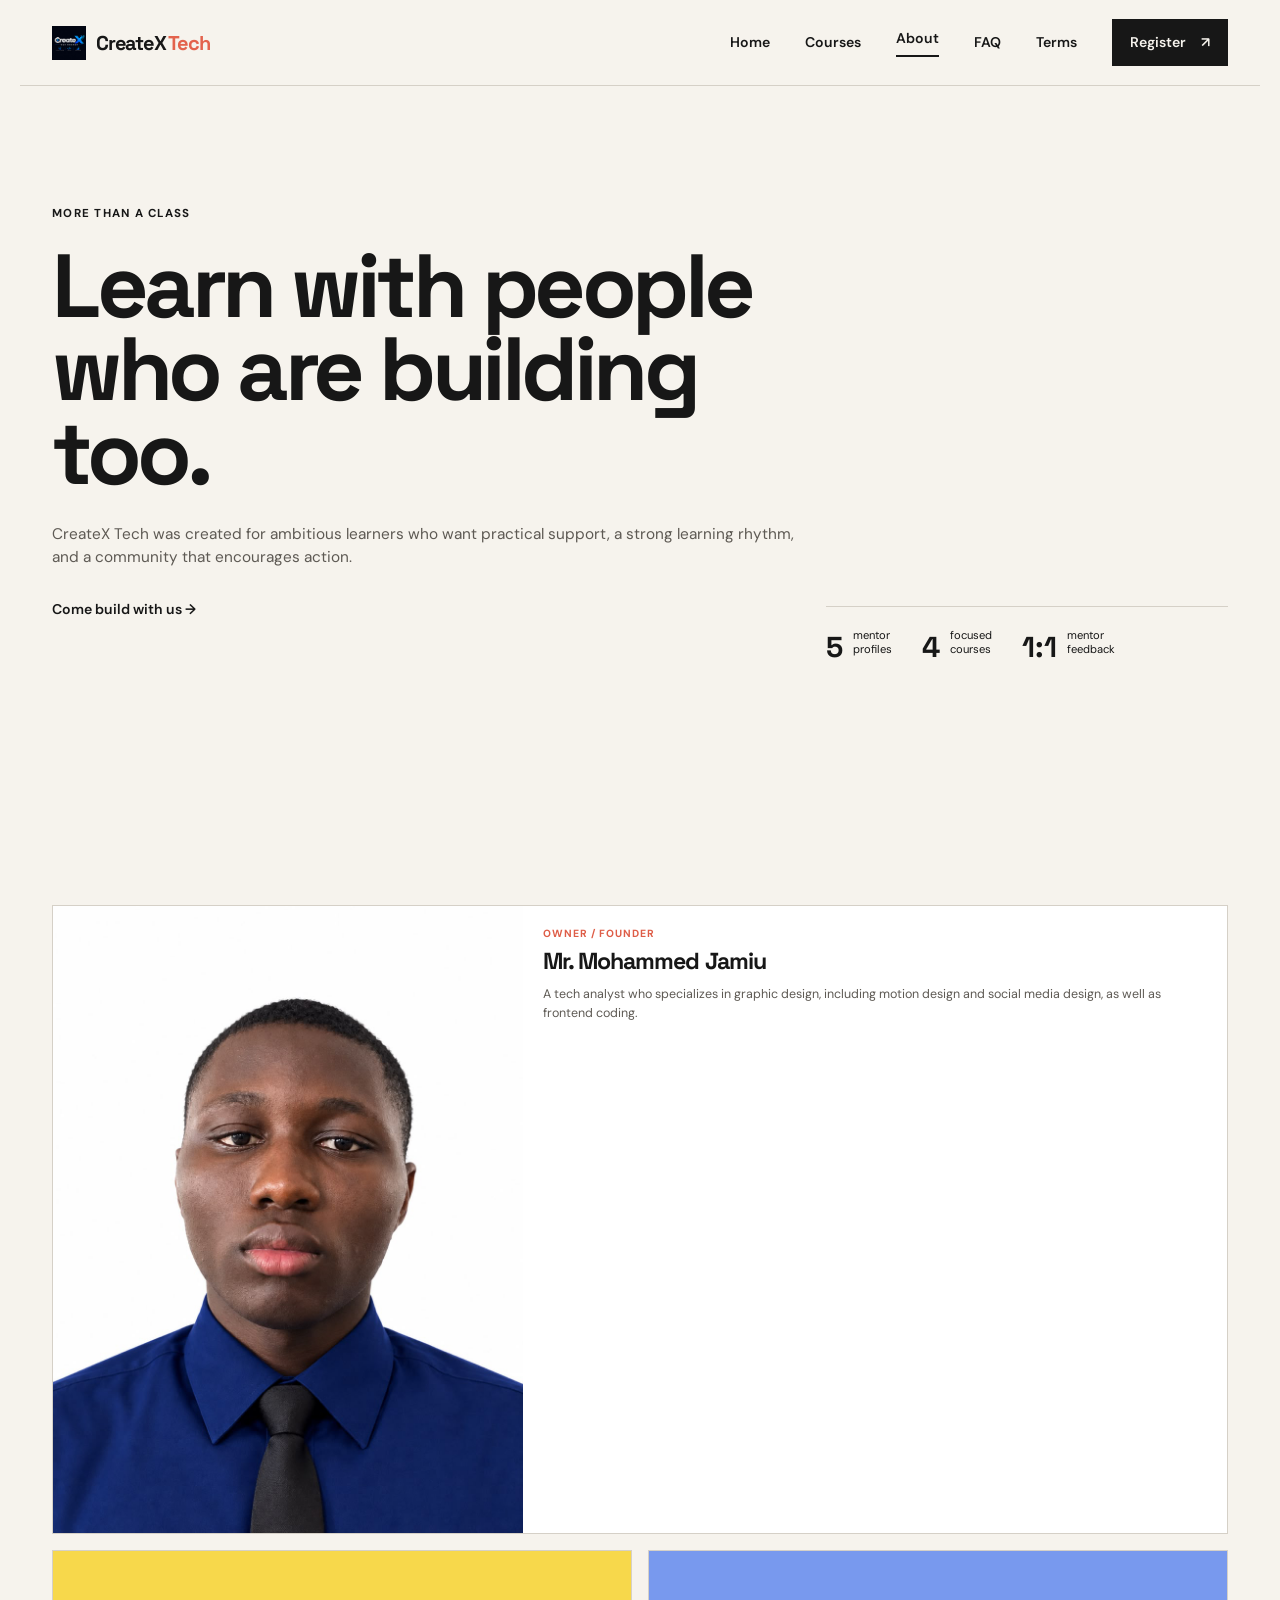
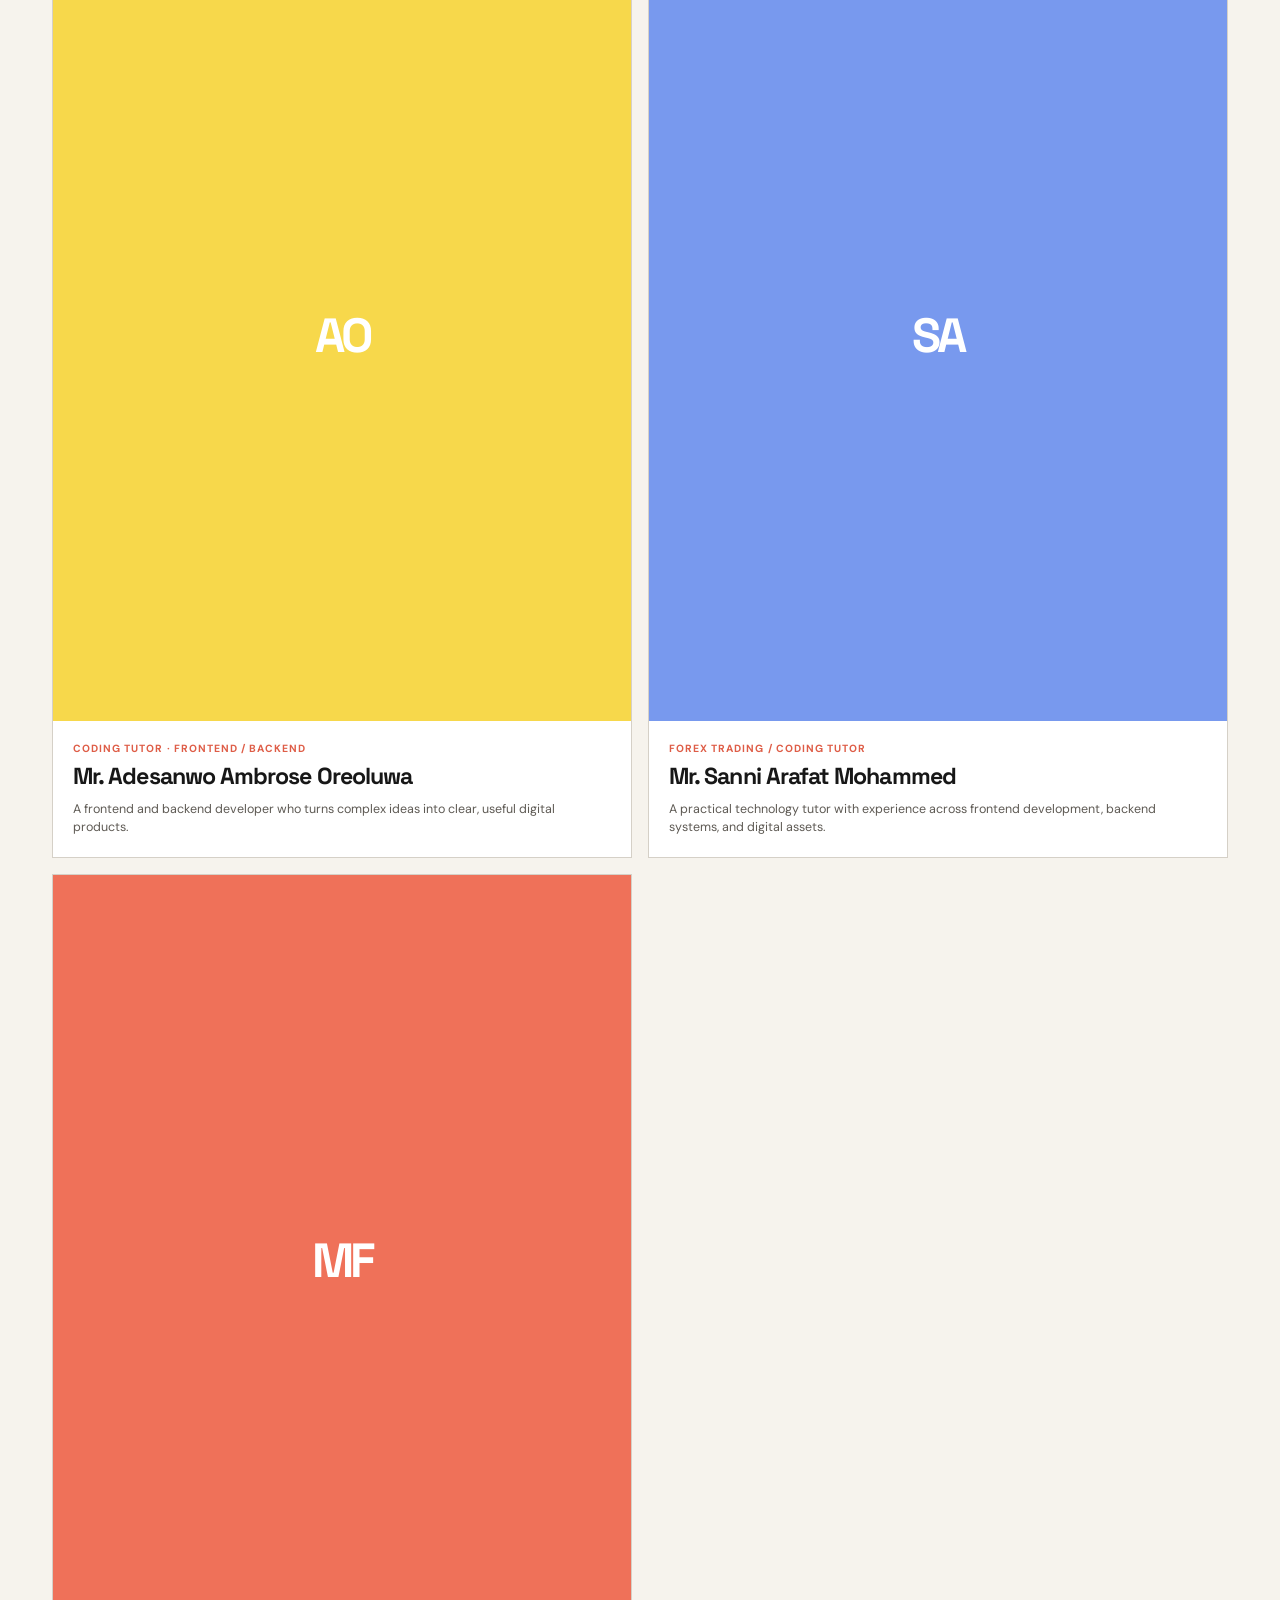
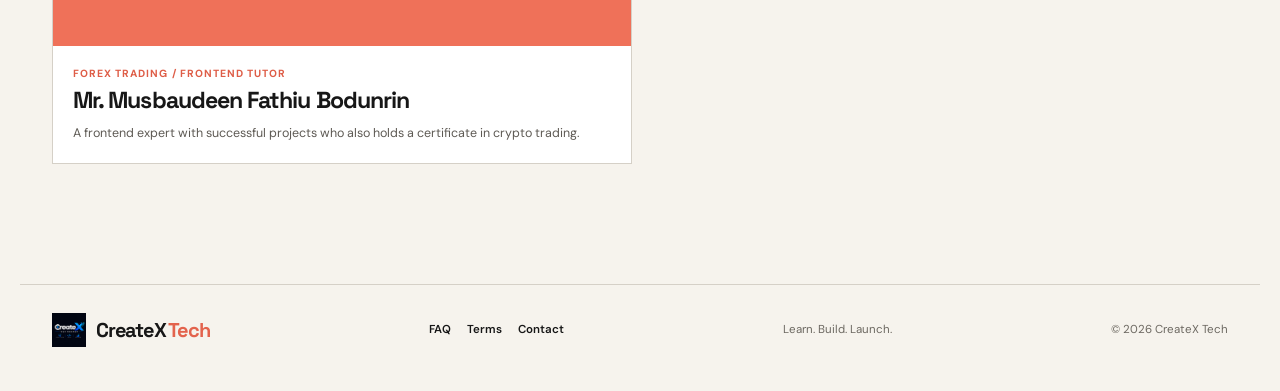
==== about.html @ 829fc062 "Convert to standalone pages" ====
<!doctype html>
<html lang="en">
<head>
  <meta charset="UTF-8">
  <meta name="viewport" content="width=device-width, initial-scale=1.0">
  <title>About | CreateX Tech</title>
  <link rel="icon" type="image/jpeg" href="logo.jpg.jpeg?v=2">
  <link rel="preconnect" href="https://fonts.googleapis.com">
  <link rel="preconnect" href="https://fonts.gstatic.com" crossorigin>
  <link href="https://fonts.googleapis.com/css2?family=DM+Sans:wght@400;500;600;700&family=Space+Grotesk:wght@500;600;700&display=swap" rel="stylesheet">
  <link rel="stylesheet" href="styles.css">
  <link rel="stylesheet" href="mentor.css">
  <link rel="stylesheet" href="logo.css">
</head>
<body>
  <header class="site-header">
    <a class="brand" href="home.html" aria-label="CreateX Tech home"><span class="brand-mark"><img src="logo.jpg.jpeg" alt="CreateX Tech logo"><span>CX</span></span><span>CreateX <em>Tech</em></span></a>
    <button class="menu-toggle" aria-label="Toggle navigation" aria-expanded="false">☰</button>
    <nav class="site-nav" aria-label="Main navigation">
      <a href="home.html">Home</a>
      <a href="courses.html">Courses</a>
      <a href="about.html" class="active">About</a>
      <a href="faq.html">FAQ</a>
      <a href="terms.html">Terms</a>
      <a href="home.html#register" class="nav-cta">Register <span>↗</span></a>
    </nav>
  </header>

  <main>
    <section class="section-shell section-block about-page">
      <div class="about-intro">
        <p class="eyebrow">More than a class</p>
        <h1>Learn with people who are building too.</h1>
        <p>CreateX Tech was created for ambitious learners who want practical support, a strong learning rhythm, and a community that encourages action.</p>
        <a class="text-link" href="home.html#register">Come build with us <span>→</span></a>
      </div>
      <div class="about-stats">
        <div><strong>5</strong><span>mentor<br>profiles</span></div>
        <div><strong>4</strong><span>focused<br>courses</span></div>
        <div><strong>1:1</strong><span>mentor<br>feedback</span></div>
      </div>
    </section>

    <section class="section-shell section-block">
      <div class="mentor-grid mentor-page-grid">
        <article class="mentor-card mentor-featured">
          <div class="mentor-photo"><img src="images/mentors/mohammed-jamiu.jpg" alt="Photo of Mr. Mohammed Jamiu" onerror="this.style.display='none'"><span>MJ</span></div>
          <div class="mentor-details">
            <p class="mentor-role">Owner / Founder</p>
            <h3>Mr. Mohammed Jamiu</h3>
            <p>A tech analyst who specializes in graphic design, including motion design and social media design, as well as frontend coding.</p>
          </div>
        </article>

        <article class="mentor-card">
          <div class="mentor-photo"><span>AO</span></div>
          <div class="mentor-details">
            <p class="mentor-role">Coding Tutor · Frontend / Backend</p>
            <h3>Mr. Adesanwo Ambrose Oreoluwa</h3>
            <p>A frontend and backend developer who turns complex ideas into clear, useful digital products.</p>
          </div>
        </article>

        <article class="mentor-card">
          <div class="mentor-photo"><span>SA</span></div>
          <div class="mentor-details">
            <p class="mentor-role">Forex Trading / Coding Tutor</p>
            <h3>Mr. Sanni Arafat Mohammed</h3>
            <p>A practical technology tutor with experience across frontend development, backend systems, and digital assets.</p>
          </div>
        </article>

        <article class="mentor-card">
          <div class="mentor-photo"><span>MF</span></div>
          <div class="mentor-details">
            <p class="mentor-role">Forex Trading / Frontend Tutor</p>
            <h3>Mr. Musbaudeen Fathiu Bodunrin</h3>
            <p>A frontend expert with successful projects who also holds a certificate in crypto trading.</p>
          </div>
        </article>
      </div>
    </section>
  </main>

  <footer class="site-footer section-shell"><a class="brand" href="home.html"><span class="brand-mark"><img src="logo.jpg.jpeg" alt="CreateX Tech logo"><span>CX</span></span><span>CreateX <em>Tech</em></span></a><div class="footer-links"><a href="faq.html">FAQ</a><a href="terms.html">Terms</a><a href="home.html#contact">Contact</a></div><p>Learn. Build. Launch.</p><p>© 2026 CreateX Tech</p></footer>
  <script src="script.js"></script>
</body>
</html>
---- styles.css ----
:root{--ink:#171717;--paper:#f6f3ed;--yellow:#f7d84b;--coral:#ef7159;--blue:#7899ee;--lilac:#d8c7f1;--line:#d5d0c7}*{box-sizing:border-box}html{scroll-behavior:smooth}body{margin:0;background:var(--paper);color:var(--ink);font-family:'DM Sans',sans-serif;line-height:1.5}h1,h2,h3,p{margin-top:0}h1,h2,h3,.brand{font-family:'Space Grotesk',sans-serif;letter-spacing:-.05em}h1{font-size:clamp(3.4rem,7vw,7.2rem);line-height:.93;margin:24px 0 28px;max-width:730px}h1 span,h2 span{color:#de5d47}h2{font-size:clamp(2.8rem,5vw,5.3rem);line-height:.94;margin:14px 0 22px}h3{font-size:2.25rem;line-height:.94;margin:15px 0}.section-shell{max-width:1240px;margin:auto;padding-left:32px;padding-right:32px}.site-header{height:86px;display:flex;align-items:center;justify-content:space-between;max-width:1240px;margin:auto;padding:0 32px;border-bottom:1px solid var(--line)}.brand{font-weight:700;font-size:1.25rem;display:flex;align-items:center;gap:10px;text-decoration:none;color:var(--ink);letter-spacing:-.06em}.brand em{font-style:normal;color:#e3634d}.brand-mark{display:grid;place-items:center;background:var(--ink);color:var(--paper);width:34px;height:34px;font:700 .72rem 'DM Sans';letter-spacing:-.08em}.site-nav{display:flex;align-items:center;gap:35px}.site-nav a,.text-link{color:var(--ink);text-decoration:none;font-size:.88rem;font-weight:600}.site-nav a:hover,.text-link:hover{color:#dd604c}.site-nav .active{border-bottom:2px solid var(--ink);padding-bottom:5px}.nav-cta{background:var(--ink);color:var(--paper)!important;padding:13px 18px}.nav-cta span,.button span{margin-left:12px}.menu-toggle{display:none;border:0;background:none;font-size:1.5rem}.admin-access-trigger{position:fixed;right:18px;bottom:18px;z-index:50;padding:8px 12px;border:1px solid rgba(23,23,23,.15);border-radius:999px;background:rgba(255,255,255,.82);color:var(--ink);font:700 .7rem 'DM Sans',sans-serif;letter-spacing:.08em;text-transform:uppercase;backdrop-filter:blur(10px);cursor:pointer;box-shadow:0 10px 30px rgba(23,23,23,.08)}.admin-access-trigger:hover{background:#171717;color:#fff}.admin-panel,.admin-dashboard-panel{max-width:1240px;margin:0 auto 30px;padding:0 32px}.admin-panel-inner{max-width:720px;margin:32px auto 0;padding:32px 28px;border:1px solid var(--line);border-radius:24px;background:#fff;box-shadow:0 18px 45px rgba(23,23,23,.06)}.admin-panel h2,.page-heading h2{font:700 clamp(2.5rem,5vw,4.5rem)/.92 'Space Grotesk',sans-serif;letter-spacing:-.06em;margin:18px 0 14px}.admin-panel h2 span,.page-heading h2 span{color:#de5d47}.admin-panel>p:not(.eyebrow){color:var(--muted);margin:12px 0 24px}.admin-panel label{display:block;font-weight:700;margin-bottom:8px}.password-row{display:flex;gap:10px;align-items:center}.password-row input{flex:1;border:1px solid var(--line);border-radius:12px;background:#f9f7f4;padding:15px 16px;font:inherit}.login-error{color:#b64e3b;margin-top:12px}.page-heading{display:flex;align-items:end;justify-content:space-between;gap:24px;margin-top:36px}.stats-grid{display:grid;grid-template-columns:repeat(3,1fr);gap:16px;margin:40px 0 30px}.stats-grid article{padding:22px 18px;border:1px solid var(--line);border-radius:18px;background:rgba(255,255,255,.65)}.stats-grid span{display:block;color:var(--muted);font-size:.72rem;letter-spacing:.1em;text-transform:uppercase}.stats-grid strong{display:block;margin-top:8px;font-size:clamp(1.6rem,2vw,2.3rem)}.records-section{background:rgba(255,255,255,.7);border:1px solid var(--line);border-radius:18px;padding:18px}.records-toolbar{display:flex;gap:16px;align-items:end;flex-wrap:wrap}.search-field,.filter-field{display:flex;flex-direction:column;gap:8px;flex:1;min-width:200px}.search-field span,.filter-field span{font-weight:700}.search-field input,.filter-field select{width:100%;border:1px solid var(--line);border-radius:12px;padding:12px 14px;background:#fff;font:inherit}.clear-button{border:1px solid var(--line);border-radius:12px;background:#fff;padding:12px 16px;font:700 .85rem 'DM Sans';cursor:pointer}.table-wrap{margin-top:18px;overflow-x:auto}.table-wrap table{width:100%;border-collapse:collapse}.table-wrap th,.table-wrap td{padding:12px 12px;border-bottom:1px solid var(--line);text-align:left;vertical-align:top}.table-wrap th{font-size:.72rem;letter-spacing:.12em;text-transform:uppercase;color:var(--muted)}.course-tag{display:inline-flex;align-items:center;padding:6px 10px;border-radius:999px;background:#f6df85;font-size:.78rem;font-weight:700}.email-link{color:var(--ink);font-weight:700;text-decoration:none}.phone{display:block;margin-top:4px;font-size:.8rem;color:var(--muted)}.delete-button{border:0;background:transparent;color:#b75243;font-size:1.4rem;cursor:pointer}.empty-state{padding:28px 0 8px;color:var(--muted);text-align:center}.storage-note{margin-top:18px;color:var(--muted);font-size:.82rem}.contact-section{padding-top:40px;padding-bottom:48px}.contact-heading{margin-bottom:24px}.contact-grid{display:grid;grid-template-columns:repeat(2,minmax(0,1fr));gap:20px}.contact-card{padding:24px;border:1px solid var(--line);border-radius:22px;background:rgba(255,255,255,.7)}.contact-card h3{font-size:1.35rem;margin:0 0 16px}.contact-list{list-style:none;padding:0;margin:0;display:grid;gap:10px}.contact-list a{color:var(--ink);text-decoration:none;font-weight:600}.contact-list a:hover{color:#dd604c}.hero{min-height:650px;display:grid;grid-template-columns:1.04fr .96fr;align-items:center;gap:32px}.eyebrow{font:700 .72rem 'DM Sans';letter-spacing:.11em;text-transform:uppercase}.eyebrow-dot{display:inline-block;background:#e26850;width:8px;height:8px;border-radius:50%;margin-right:8px}.hero-text{max-width:490px;color:#55504a;font-size:1.07rem}.hero-actions{display:flex;align-items:center;gap:30px;margin:32px 0 42px}.button{display:inline-flex;align-items:center;border:0;text-decoration:none;cursor:pointer;font:700 .85rem 'DM Sans';padding:16px 21px}.button-primary{background:var(--ink);color:var(--paper)}.button-dark{background:var(--ink);color:var(--paper);justify-content:center}.hero-proof{display:flex;align-items:center;gap:14px;font-size:.78rem;color:#5d5953}.hero-proof p{margin:0}.avatar-stack{display:flex}.avatar-stack span{display:grid;place-items:center;width:29px;height:29px;background:#d1b1a0;border:2px solid var(--paper);border-radius:50%;margin-left:-6px;font-size:.54rem;font-weight:700}.avatar-stack span:first-child{margin:0;background:#e3b67b}.avatar-stack span:nth-child(2){background:#adcad4}.avatar-stack span:nth-child(3){background:#cdb7d8}.avatar-stack span:last-child{background:var(--ink);color:#fff}.hero-visual{min-height:505px;position:relative;display:grid;place-items:center}.showcase-card{width:min(330px,65vw);background:#f5b938;padding:18px;transform:rotate(5deg);box-shadow:18px 20px 0 #171717;position:relative;z-index:1}.showcase-top,.showcase-bottom{display:flex;justify-content:space-between;font-size:.58rem;font-weight:700;letter-spacing:.08em}.poster-art{height:340px;background:#ed694e;margin:15px 0;position:relative;overflow:hidden;padding:20px;color:var(--ink)}.poster-small{font:700 .7rem 'DM Sans';line-height:1.05}.poster-art strong{position:absolute;bottom:21px;left:20px;font-size:2.2rem;line-height:.85;letter-spacing:-.08em}.poster-circle{height:190px;width:190px;border-radius:50%;background:#f6d643;position:absolute;right:-45px;top:65px}.poster-circle:after{content:'';position:absolute;width:105px;height:105px;border-radius:50%;background:#171717;left:30px;top:40px}.floating-note{position:absolute;background:#fff;padding:15px 18px;box-shadow:5px 5px 0 var(--ink);z-index:2;font-size:.75rem}.floating-note strong,.floating-note small{display:block;margin-left:31px}.floating-note small{color:#777;margin-top:2px}.note-icon,.graph-icon{float:left;font-size:1.4rem}.note-one{top:17%;left:0;transform:rotate(-4deg)}.note-two{bottom:12%;right:0;transform:rotate(3deg)}.graph-icon{color:#e26850}.visual-orbit{border:1px solid #d1cbc1;position:absolute;width:460px;height:180px;border-radius:50%;transform:rotate(-30deg)}.orbit-two{transform:rotate(58deg);width:390px}.ticker{display:flex;justify-content:space-around;align-items:center;background:var(--yellow);padding:14px 4%;font:700 .7rem 'DM Sans';letter-spacing:.1em}.ticker span{font-size:1.2rem}.section-block{padding-top:120px;padding-bottom:120px}.section-heading{display:flex;justify-content:space-between;align-items:end;margin-bottom:48px}.section-intro{max-width:290px;color:#625e58;font-size:.95rem}.course-grid{display:grid;grid-template-columns:repeat(4,1fr);gap:14px}.course-card{min-height:365px;padding:25px;position:relative;overflow:hidden}.card-yellow{background:var(--yellow)}.card-coral{background:var(--coral)}.card-blue{background:var(--blue)}.card-lilac{background:var(--lilac)}.course-number{font-size:.7rem;font-weight:700}.course-symbol{font:700 2rem 'Space Grotesk';position:absolute;right:22px;top:20px}.course-card p{font-size:.86rem;max-width:210px;color:#4c4944}.course-link{position:absolute;bottom:25px;left:25px;color:var(--ink);font-size:.78rem;font-weight:700;text-decoration:none}.course-link span{margin-left:10px}.work-section{background:#e9e4dc;max-width:none;padding-left:max(32px,calc((100% - 1176px)/2));padding-right:max(32px,calc((100% - 1176px)/2))}.slider-controls{display:flex;align-items:center;gap:10px}.slider-controls p{font-size:.75rem;margin:0 0 0 12px}.slider-button{background:transparent;border:1px solid var(--ink);width:38px;height:38px;cursor:pointer;font-size:1.1rem}.slider-button:hover{background:var(--ink);color:#fff}.slider-window{overflow:hidden}.slides{display:flex;transition:transform .55s cubic-bezier(.77,0,.18,1)}.slide{flex:0 0 100%;min-height:440px;display:grid;grid-template-columns:1fr 1fr;overflow:hidden}.slide-design{background:#df6952}.slide-trading{background:#242a33;color:#f4f0e8}.slide-code{background:#7292e4}.slide-copy{padding:55px 45px;display:flex;flex-direction:column;align-items:flex-start}.slide-kicker{font-size:.65rem;font-weight:700;letter-spacing:.1em}.slide h3{font-size:clamp(2.7rem,5vw,5.1rem);margin:auto 0}.slide h3 i{font-style:normal;color:#f6d643}.slide-tag{font-size:.72rem;border-top:1px solid currentColor;padding-top:12px;width:100%}.slide-art{position:relative;display:grid;place-items:center}.design-art{background:#f6d643;margin:30px;transform:rotate(3deg);box-shadow:10px 10px 0 #171717}.design-art span{font:700 clamp(2rem,4vw,4rem) 'Space Grotesk';line-height:.84;transform:rotate(-8deg)}.design-art div{position:absolute;width:90px;height:90px;border-radius:50%;background:#df6952;right:12%;bottom:12%}.trading-art{background:#2e3846;margin:30px;overflow:hidden}.trading-art:before,.trading-art:after{content:'';position:absolute;width:100%;height:1px;background:#596576;top:33%;box-shadow:0 90px #596576,0 180px #596576}.chart-line{width:80%;height:55%;border-bottom:4px solid #f6d643;border-right:4px solid #f6d643;transform:skewY(-22deg);clip-path:polygon(0 68%,15% 50%,25% 65%,37% 36%,50% 55%,65% 18%,78% 43%,100% 0,100% 100%,0 100%)}.trading-art span{position:absolute;top:18%;left:13%;font-size:.8rem}.trading-art b{color:#f6d643;font-size:1.7rem}.code-art{background:#101820;color:#96e1bd;margin:30px}.code-art code{font:1rem/2 monospace}.code-art span{position:absolute;bottom:20px;right:20px;color:#fff;font-size:.7rem}.about-section{display:grid;grid-template-columns:.9fr 1.1fr;gap:100px;align-items:center}.about-image{position:relative}.portrait-placeholder{height:520px;background:#c7dbd5;display:grid;place-items:center;position:relative;overflow:hidden}.portrait-placeholder:after{content:'';position:absolute;width:310px;height:390px;background:#f0aa84;border-radius:50% 50% 15% 15%;bottom:-90px;transform:rotate(-8deg)}.portrait-placeholder:before{content:'';position:absolute;width:210px;height:210px;background:#243a3c;border-radius:50%;z-index:1;top:90px;right:16%}.portrait-placeholder span{font:700 4rem 'Space Grotesk';z-index:2;color:#fff}.image-caption{position:absolute;background:var(--yellow);padding:14px 18px;font-weight:700;font-size:.8rem;right:-30px;bottom:28px;transform:rotate(3deg)}.about-copy{max-width:510px}.about-copy>p:not(.eyebrow){color:#5e5a54;font-size:.96rem}.about-copy strong{color:var(--ink)}.about-copy .text-link{display:inline-block;margin:15px 0 45px}.about-stats{display:flex;border-top:1px solid var(--line);padding-top:22px;gap:55px}.about-stats div{display:flex;gap:10px;align-items:start}.about-stats strong{font:700 1.8rem 'Space Grotesk'}.about-stats span{font-size:.7rem;line-height:1.2}.register-section{background:#d8c7f1;max-width:none;padding-left:max(32px,calc((100% - 1176px)/2));padding-right:max(32px,calc((100% - 1176px)/2));display:grid;grid-template-columns:.72fr 1.28fr;gap:100px}.register-heading p:last-child{max-width:270px;color:#5b5363}.registration-form{display:flex;flex-direction:column;gap:22px}.form-row{display:grid;grid-template-columns:1fr 1fr;gap:20px}label{font-size:.73rem;font-weight:700}input,select{width:100%;border:0;border-bottom:1px solid #8b7e9d;background:transparent;padding:13px 0 11px;font:1rem 'DM Sans';color:var(--ink);border-radius:0}input:focus,select:focus{outline:none;border-bottom:2px solid var(--ink)}.form-note{font-size:.68rem;color:#6d6575;margin:0}.form-success{min-height:20px;font-size:.8rem;font-weight:700;color:#3e7459}.site-footer{padding-top:34px;padding-bottom:34px;display:flex;justify-content:space-between;align-items:center;font-size:.72rem}.site-footer p{margin:0;color:#6c6861}@media(max-width:800px){.site-header{height:72px;padding:0 20px}.menu-toggle{display:block}.site-nav{display:none;position:absolute;top:72px;left:0;right:0;background:var(--paper);padding:20px;z-index:5;flex-direction:column;align-items:stretch;gap:18px;border-bottom:1px solid var(--line)}.site-nav.open{display:flex}.site-nav a{padding:8px}.section-shell{padding-left:20px;padding-right:20px}.hero{display:flex;flex-direction:column;align-items:flex-start;padding-top:70px}.hero-visual{width:100%;min-height:470px}.showcase-card{width:min(290px,72vw)}.poster-art{height:300px}.note-one{left:0;top:10%}.note-two{right:0;bottom:7%}.section-block{padding-top:78px;padding-bottom:78px}.section-heading{display:block}.section-intro{margin-top:28px}.course-grid{grid-template-columns:1fr 1fr}.course-card{min-height:325px;padding:20px}.course-link{left:20px;bottom:20px}.work-section{padding-left:20px;padding-right:20px}.slide{grid-template-columns:1fr;min-height:650px}.slide-copy{padding:35px 25px 15px}.slide h3{margin:25px 0}.slide-art{min-height:280px;margin:0 25px 25px}.about-section{grid-template-columns:1fr;gap:55px}.portrait-placeholder{height:390px}.register-section{display:block}.registration-form{margin-top:45px}.site-footer{flex-wrap:wrap;gap:18px}.site-footer p:last-child{width:100%}}@media(max-width:480px){h1{font-size:3.35rem}.hero-actions{align-items:flex-start;flex-direction:column;gap:20px}.course-grid{grid-template-columns:1fr}.course-card{min-height:290px}.form-row{grid-template-columns:1fr}.floating-note{font-size:.65rem;padding:11px 12px}.floating-note strong,.floating-note small{margin-left:25px}.about-stats{gap:20px;justify-content:space-between}}.faq-section,.terms-section{padding-top:78px;padding-bottom:78px}.faq-header,.terms-header{margin-bottom:30px}.faq-list{display:grid;gap:16px;max-width:900px}.faq-item{background:#fff;border:1px solid var(--line);border-radius:22px;padding:0 24px;box-shadow:0 18px 42px rgba(23,23,23,.04)}.faq-item summary{list-style:none;cursor:pointer;padding:22px 0;font:700 1.2rem/1.2 'Space Grotesk',sans-serif;letter-spacing:-.04em;display:flex;align-items:center;justify-content:space-between}.faq-item summary::-webkit-details-marker{display:none}.faq-item summary::after{content:'+';font-size:1.8rem;color:#dd604c}.faq-item[open] summary::after{content:'−'}.faq-item p{padding:0 0 24px;margin:0;color:rgba(23,23,23,.8)}.terms-grid{display:grid;grid-template-columns:repeat(2,minmax(0,1fr));gap:22px}.terms-card{background:#fff;border:1px solid var(--line);border-radius:22px;padding:28px 24px}.terms-card h3{font-size:1.8rem;margin-bottom:16px}.terms-card ul{padding-left:18px;margin:0;display:grid;gap:12px;color:rgba(23,23,23,.82)}.terms-card li{line-height:1.6}.site-footer{display:flex;align-items:center;justify-content:space-between;gap:18px;padding-top:28px;padding-bottom:44px;border-top:1px solid var(--line)}.footer-links{display:flex;align-items:center;gap:16px;flex-wrap:wrap}.footer-links a{color:var(--ink);text-decoration:none;font-weight:600}.footer-links a:hover{color:#dd604c}.course-page-grid,.mentor-page-grid{display:grid;grid-template-columns:repeat(2,minmax(0,1fr));gap:22px}.course-page-grid .course-card,.mentor-page-grid .mentor-card{height:100%}.course-page-grid .course-card ul{padding-left:18px;margin:16px 0 18px;display:grid;gap:8px;color:rgba(23,23,23,.75)}.about-page{display:grid;grid-template-columns:1.3fr .7fr;gap:28px;align-items:end}.about-page .about-intro{max-width:760px}.@media(max-width:760px){.faq-section,.terms-section{padding-top:60px;padding-bottom:60px}.terms-grid,.course-page-grid,.mentor-page-grid,.about-page{grid-template-columns:1fr}.site-footer{flex-direction:column;align-items:flex-start}}.faq-section,.terms-section{padding-top:78px;padding-bottom:78px}.faq-header,.terms-header{margin-bottom:30px}.faq-list{display:grid;gap:16px;max-width:900px}.faq-item{background:#fff;border:1px solid var(--line);border-radius:22px;padding:0 24px;box-shadow:0 18px 42px rgba(23,23,23,.04)}.faq-item summary{list-style:none;cursor:pointer;padding:22px 0;font:700 1.2rem/1.2 'Space Grotesk',sans-serif;letter-spacing:-.04em;display:flex;align-items:center;justify-content:space-between}.faq-item summary::-webkit-details-marker{display:none}.faq-item summary::after{content:'+';font-size:1.8rem;color:#dd604c}.faq-item[open] summary::after{content:'−'}.faq-item p{padding:0 0 24px;margin:0;color:rgba(23,23,23,.8)}.terms-grid{display:grid;grid-template-columns:repeat(2,minmax(0,1fr));gap:22px}.terms-card{background:#fff;border:1px solid var(--line);border-radius:22px;padding:28px 24px}.terms-card h3{font-size:1.8rem;margin-bottom:16px}.terms-card ul{padding-left:18px;margin:0;display:grid;gap:12px;color:rgba(23,23,23,.82)}.terms-card li{line-height:1.6}.site-footer{display:flex;align-items:center;justify-content:space-between;gap:18px;padding-top:28px;padding-bottom:44px;border-top:1px solid var(--line)}.footer-links{display:flex;align-items:center;gap:16px;flex-wrap:wrap}.footer-links a{color:var(--ink);text-decoration:none;font-weight:600}.footer-links a:hover{color:#dd604c}@media(max-width:760px){.faq-section,.terms-section{padding-top:60px;padding-bottom:60px}.terms-grid{grid-template-columns:1fr}.site-footer{flex-direction:column;align-items:flex-start}}
---- mentor.css ----
.about-section{grid-template-columns:.72fr 1.28fr;gap:70px;align-items:start}.about-intro{max-width:390px;position:sticky;top:30px}.about-intro>p:not(.eyebrow){color:#5e5a54;font-size:.96rem}.about-intro .text-link{display:inline-block;margin:15px 0 45px}.about-stats{gap:30px}.mentor-grid{display:grid;grid-template-columns:repeat(2,1fr);gap:16px}.mentor-card{background:#fff;border:1px solid var(--line);display:flex;flex-direction:column;cursor:pointer}.mentor-card:focus-visible{outline:3px solid var(--coral);outline-offset:3px}.mentor-featured{grid-column:span 2;display:grid;grid-template-columns:.8fr 1.2fr}.mentor-photo{aspect-ratio:3 / 4;min-height:0;background:#c7dbd5;display:grid;place-items:center;position:relative;overflow:hidden}.mentor-photo img{width:100%;height:100%;object-fit:cover;position:absolute;inset:0;z-index:1}.mentor-photo span{font:700 3rem 'Space Grotesk';color:#fff;letter-spacing:-.08em}.mentor-photo--placeholder::after{content:attr(data-placeholder);position:absolute;bottom:16px;left:50%;z-index:2;transform:translateX(-50%);background:rgba(23,23,23,.72);color:#fff;padding:7px 10px;font-size:.68rem;font-weight:700;letter-spacing:.08em;text-transform:uppercase;white-space:nowrap}.mentor-card:nth-child(2) .mentor-photo{background:#f7d84b}.mentor-card:nth-child(3) .mentor-photo{background:#7899ee}.mentor-card:nth-child(4) .mentor-photo{background:#ef7159}.mentor-card:nth-child(5) .mentor-photo{background:#d8c7f1}.mentor-details{padding:20px}.mentor-role{font-size:.65rem;font-weight:700;letter-spacing:.1em;text-transform:uppercase;color:#de5d47;margin-bottom:9px}.mentor-details h3{font-size:1.45rem;margin:0 0 12px;letter-spacing:-.04em}.mentor-details>p:last-child{font-size:.78rem;color:#5e5a54;margin:0}.mentor-verification{display:flex;align-items:center;gap:7px;margin-top:16px;color:#de5d47;font-size:.67rem;font-weight:700;letter-spacing:.06em;text-transform:uppercase}.mentor-verification img{width:22px;height:22px;object-fit:contain}.mentor-dialog{border:0;padding:0;width:min(520px,calc(100% - 32px));background:transparent;color:var(--ink)}.mentor-dialog::backdrop{background:rgba(23,23,23,.58)}.mentor-dialog-content{position:relative;background:var(--paper);border:1px solid var(--line);padding:42px}.mentor-dialog-content h2{font-size:clamp(2rem,5vw,3.5rem);margin:8px 0 18px}.mentor-dialog-bio{color:#5e5a54;max-width:42ch}.mentor-dialog-close{position:absolute;top:12px;right:14px;border:0;background:none;color:var(--ink);font-size:2rem;line-height:1;cursor:pointer}@media(max-width:800px){.about-section{display:block}.about-intro{position:static;max-width:100%;margin-bottom:45px}.mentor-grid{grid-template-columns:1fr}.mentor-featured{grid-column:auto;display:flex}.mentor-dialog-content{padding:36px 24px 28px}}
---- logo.css ----
.brand-mark{position:relative}.brand-mark img{width:100%;height:100%;object-fit:contain;position:absolute;inset:0;z-index:2}.brand-mark>span{position:relative;z-index:1}
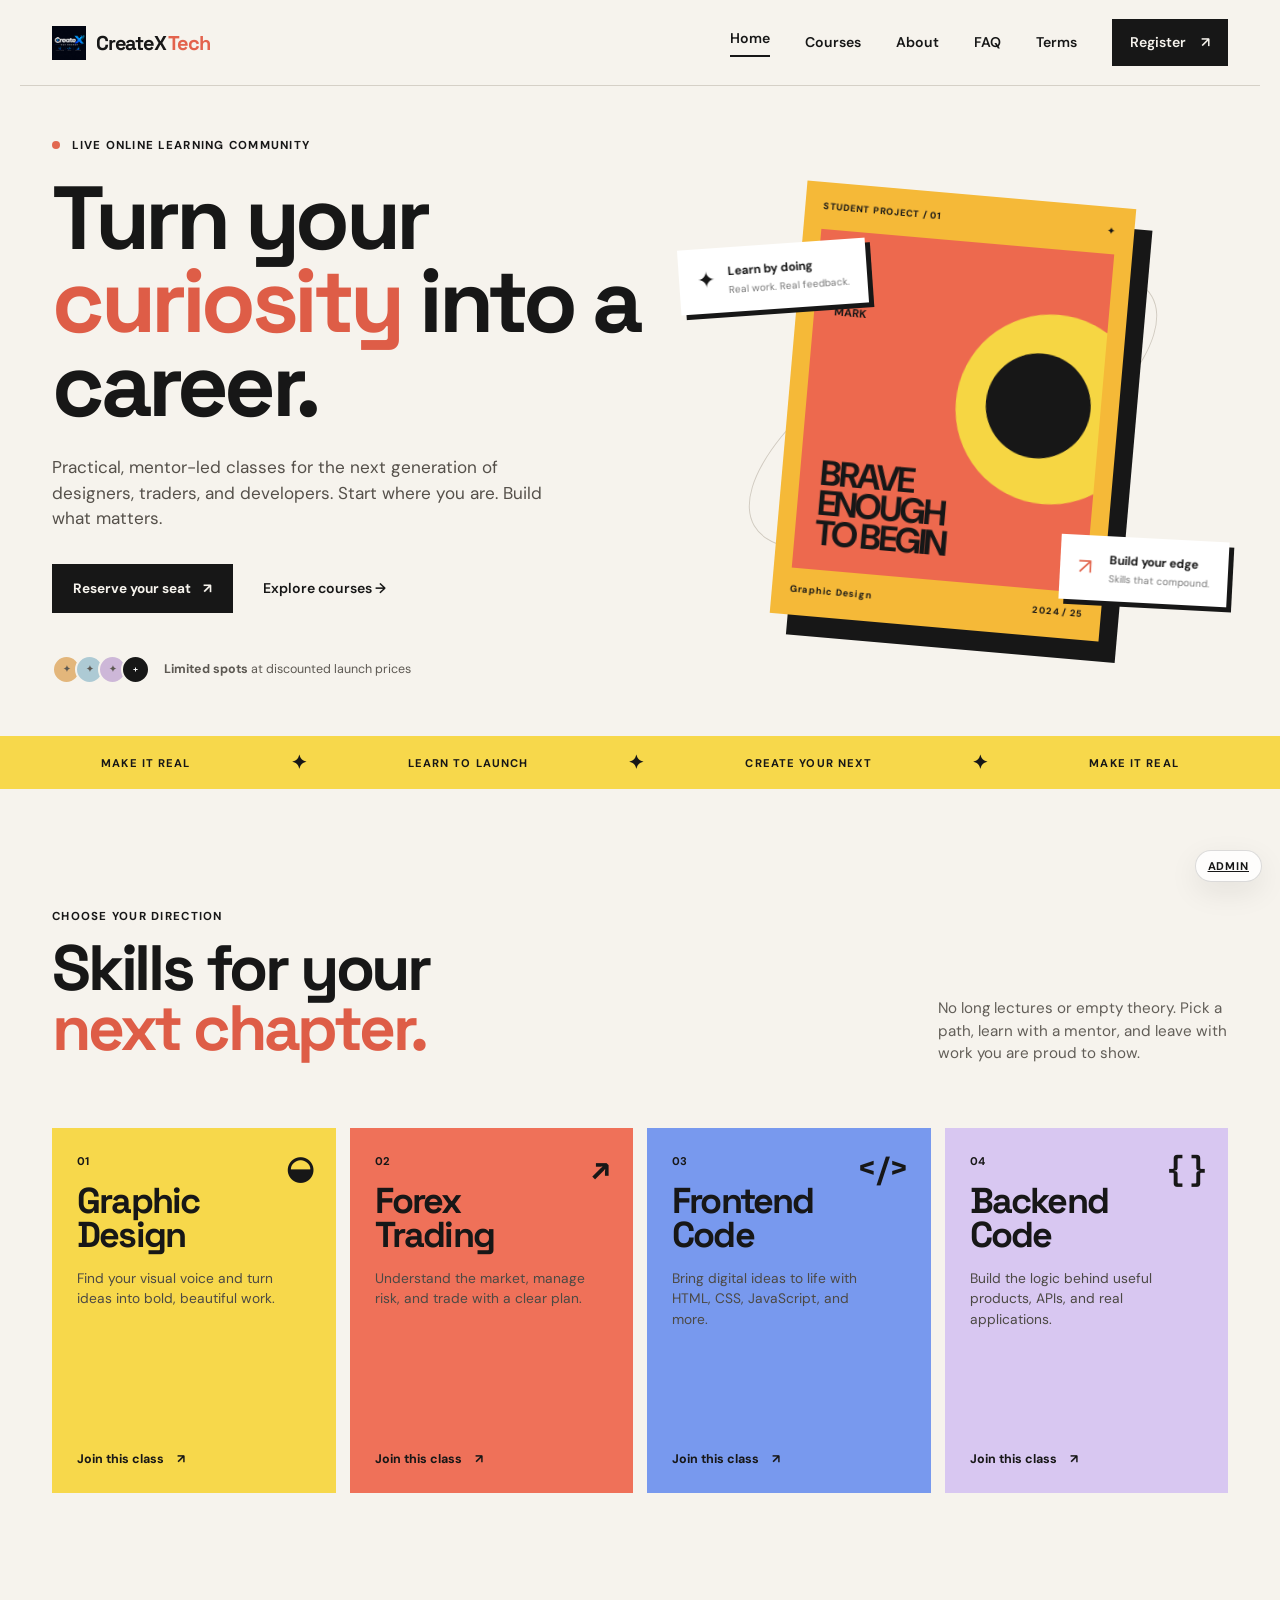
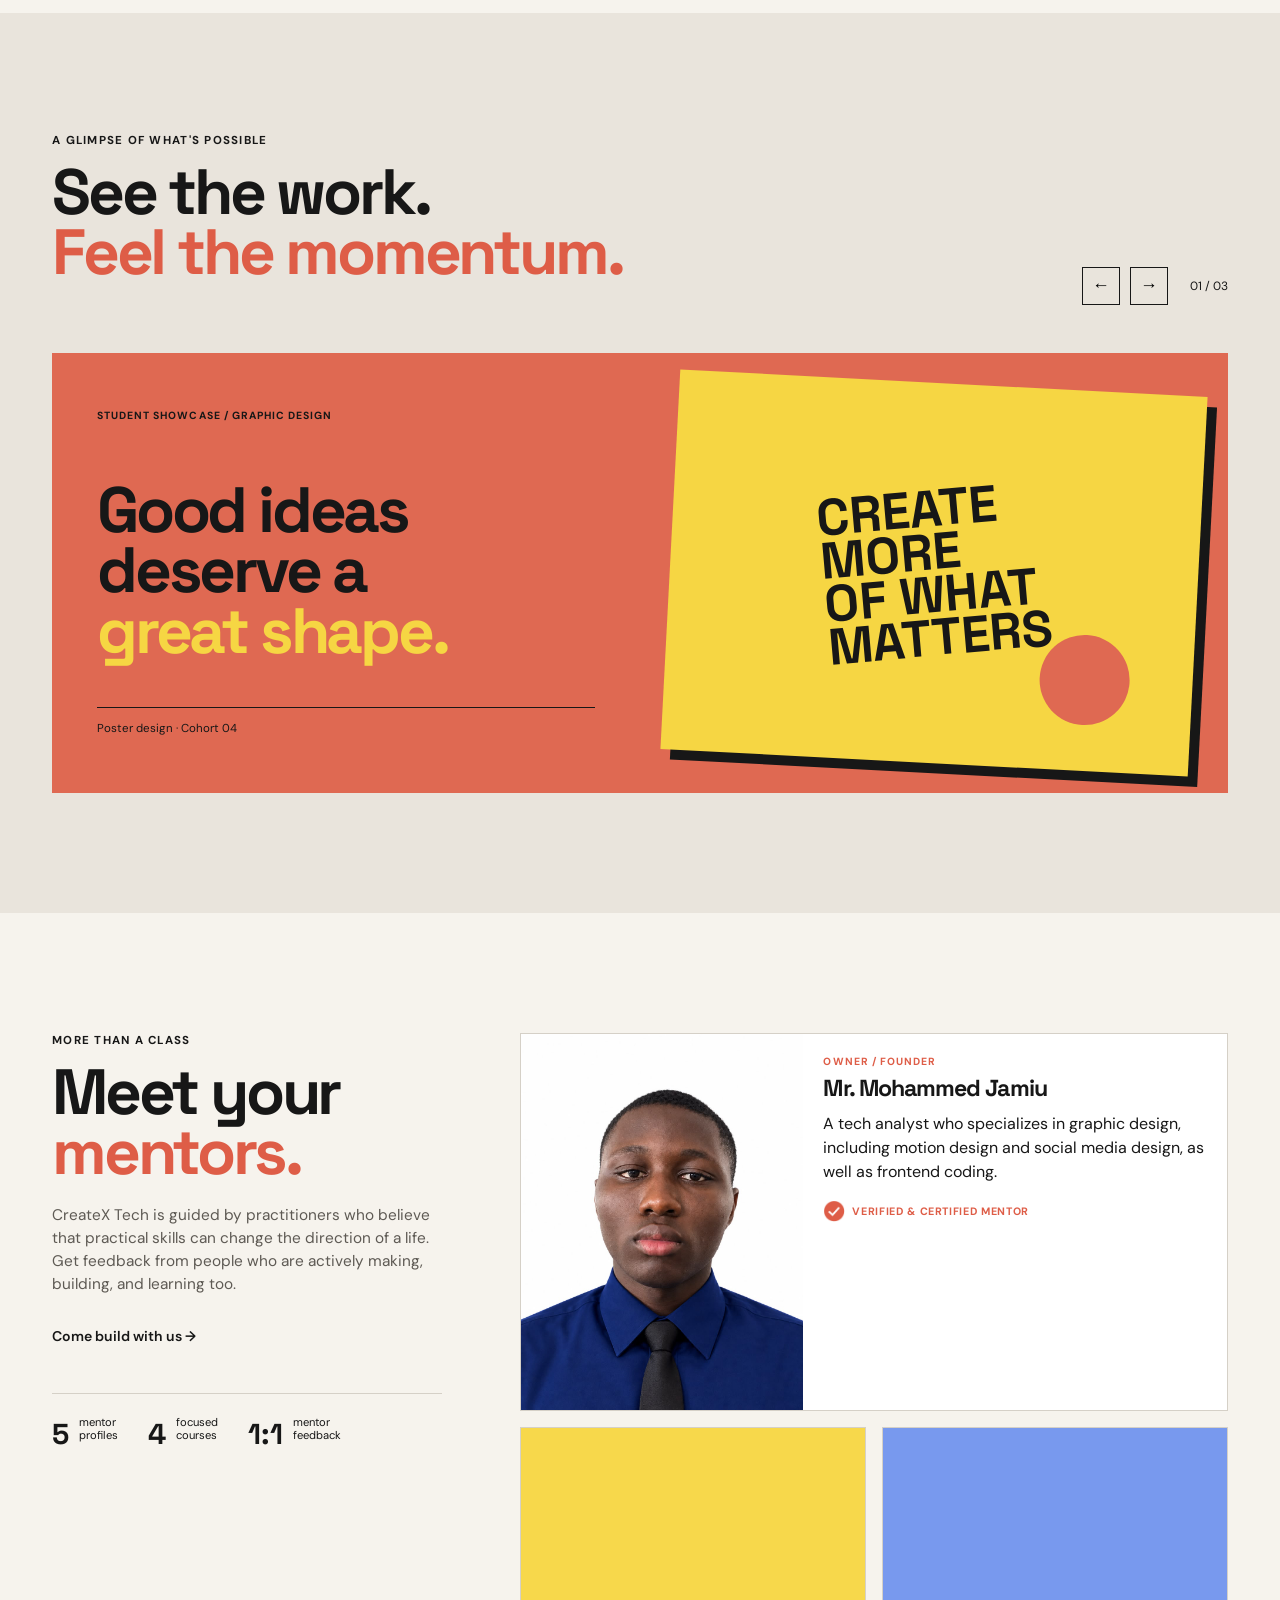
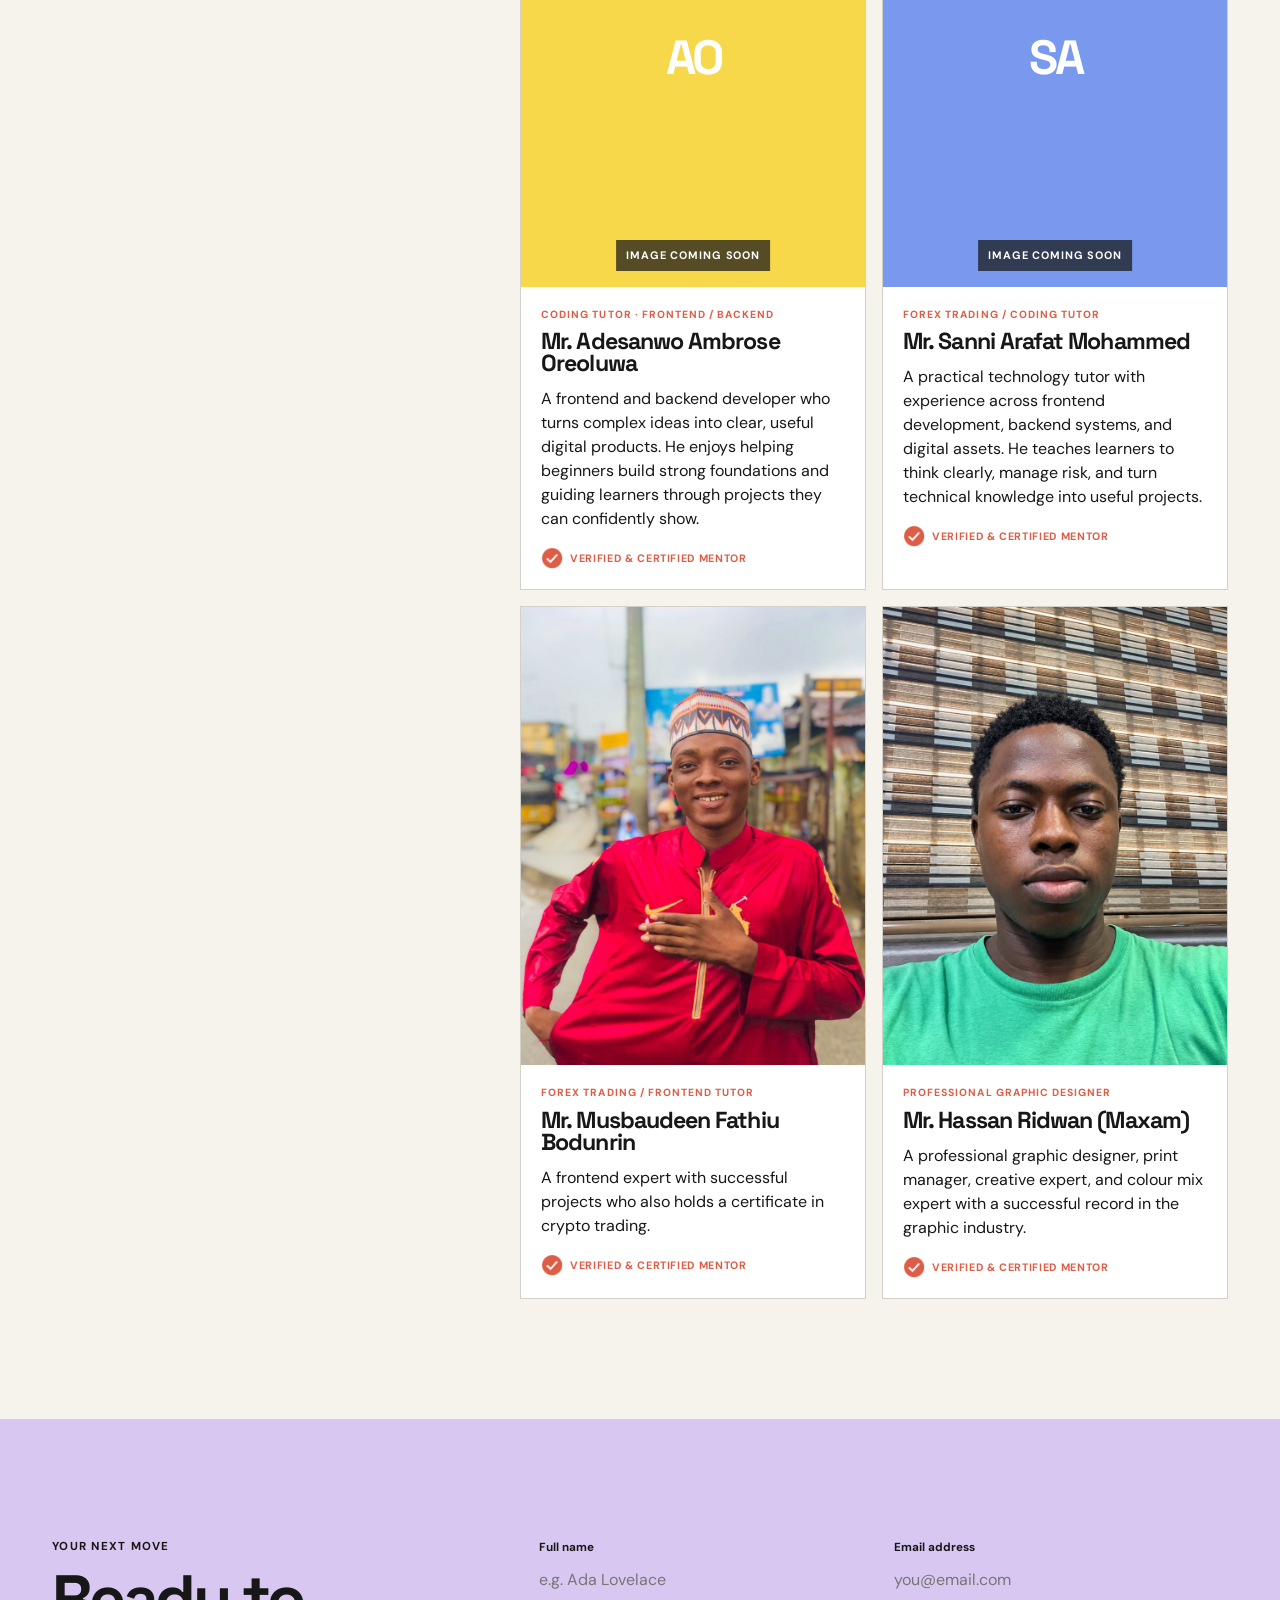
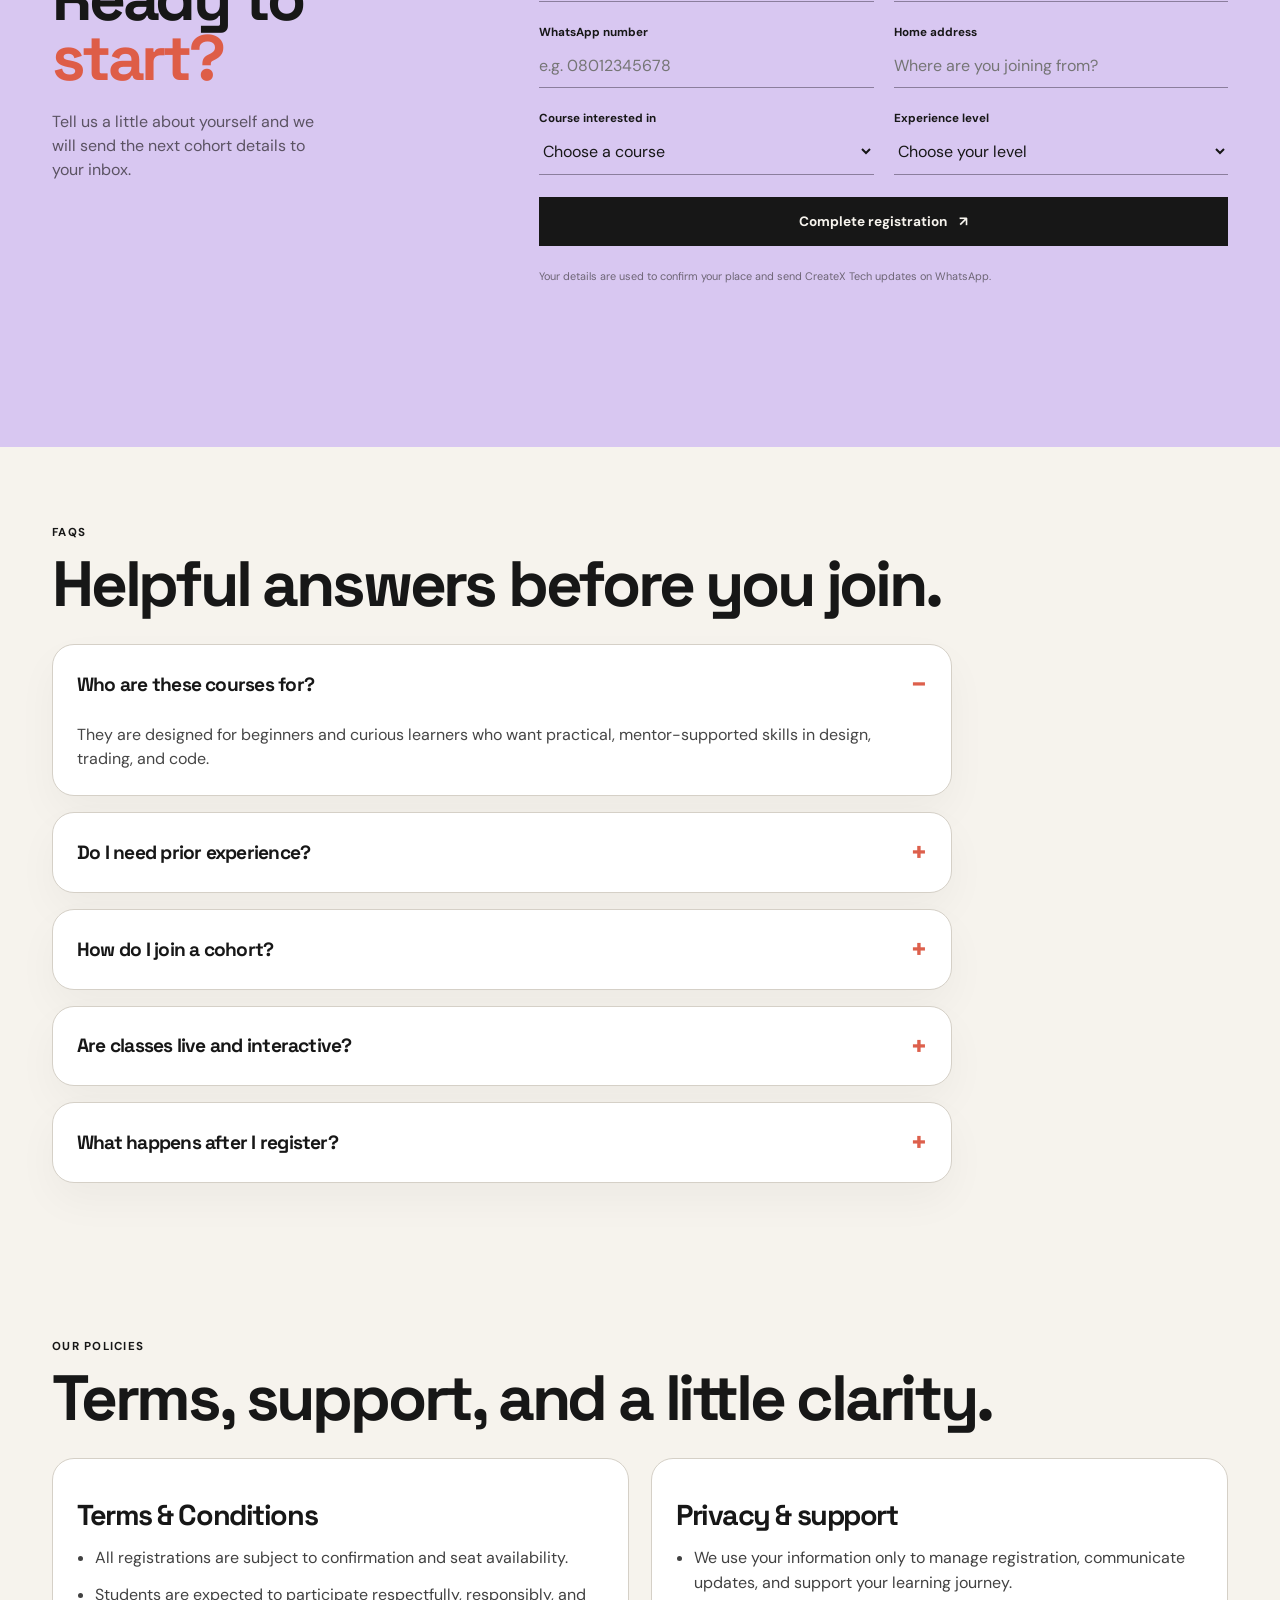
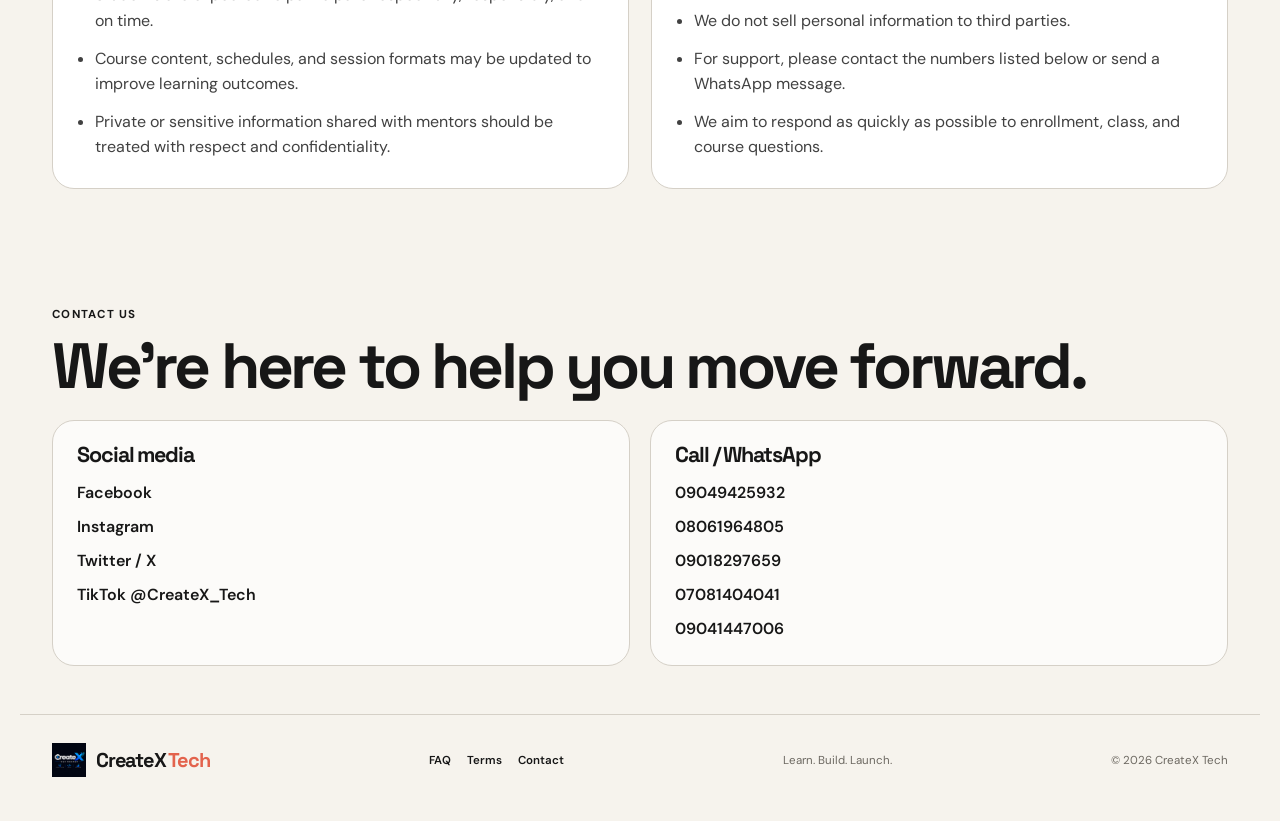
==== commit 6df8a6c2: "Restore single-page site" ====
--- a/about.html
+++ b/about.html
@@ -2,87 +2,12 @@
 <html lang="en">
 <head>
   <meta charset="UTF-8">
+  <meta http-equiv="refresh" content="0; url=index.html">
   <meta name="viewport" content="width=device-width, initial-scale=1.0">
-  <title>About | CreateX Tech</title>
-  <link rel="icon" type="image/jpeg" href="logo.jpg.jpeg?v=2">
-  <link rel="preconnect" href="https://fonts.googleapis.com">
-  <link rel="preconnect" href="https://fonts.gstatic.com" crossorigin>
-  <link href="https://fonts.googleapis.com/css2?family=DM+Sans:wght@400;500;600;700&family=Space+Grotesk:wght@500;600;700&display=swap" rel="stylesheet">
-  <link rel="stylesheet" href="styles.css">
-  <link rel="stylesheet" href="mentor.css">
-  <link rel="stylesheet" href="logo.css">
+  <title>Redirecting to CreateX Tech</title>
 </head>
 <body>
-  <header class="site-header">
-    <a class="brand" href="home.html" aria-label="CreateX Tech home"><span class="brand-mark"><img src="logo.jpg.jpeg" alt="CreateX Tech logo"><span>CX</span></span><span>CreateX <em>Tech</em></span></a>
-    <button class="menu-toggle" aria-label="Toggle navigation" aria-expanded="false">☰</button>
-    <nav class="site-nav" aria-label="Main navigation">
-      <a href="home.html">Home</a>
-      <a href="courses.html">Courses</a>
-      <a href="about.html" class="active">About</a>
-      <a href="faq.html">FAQ</a>
-      <a href="terms.html">Terms</a>
-      <a href="home.html#register" class="nav-cta">Register <span>↗</span></a>
-    </nav>
-  </header>
-
-  <main>
-    <section class="section-shell section-block about-page">
-      <div class="about-intro">
-        <p class="eyebrow">More than a class</p>
-        <h1>Learn with people who are building too.</h1>
-        <p>CreateX Tech was created for ambitious learners who want practical support, a strong learning rhythm, and a community that encourages action.</p>
-        <a class="text-link" href="home.html#register">Come build with us <span>→</span></a>
-      </div>
-      <div class="about-stats">
-        <div><strong>5</strong><span>mentor<br>profiles</span></div>
-        <div><strong>4</strong><span>focused<br>courses</span></div>
-        <div><strong>1:1</strong><span>mentor<br>feedback</span></div>
-      </div>
-    </section>
-
-    <section class="section-shell section-block">
-      <div class="mentor-grid mentor-page-grid">
-        <article class="mentor-card mentor-featured">
-          <div class="mentor-photo"><img src="images/mentors/mohammed-jamiu.jpg" alt="Photo of Mr. Mohammed Jamiu" onerror="this.style.display='none'"><span>MJ</span></div>
-          <div class="mentor-details">
-            <p class="mentor-role">Owner / Founder</p>
-            <h3>Mr. Mohammed Jamiu</h3>
-            <p>A tech analyst who specializes in graphic design, including motion design and social media design, as well as frontend coding.</p>
-          </div>
-        </article>
-
-        <article class="mentor-card">
-          <div class="mentor-photo"><span>AO</span></div>
-          <div class="mentor-details">
-            <p class="mentor-role">Coding Tutor · Frontend / Backend</p>
-            <h3>Mr. Adesanwo Ambrose Oreoluwa</h3>
-            <p>A frontend and backend developer who turns complex ideas into clear, useful digital products.</p>
-          </div>
-        </article>
-
-        <article class="mentor-card">
-          <div class="mentor-photo"><span>SA</span></div>
-          <div class="mentor-details">
-            <p class="mentor-role">Forex Trading / Coding Tutor</p>
-            <h3>Mr. Sanni Arafat Mohammed</h3>
-            <p>A practical technology tutor with experience across frontend development, backend systems, and digital assets.</p>
-          </div>
-        </article>
-
-        <article class="mentor-card">
-          <div class="mentor-photo"><span>MF</span></div>
-          <div class="mentor-details">
-            <p class="mentor-role">Forex Trading / Frontend Tutor</p>
-            <h3>Mr. Musbaudeen Fathiu Bodunrin</h3>
-            <p>A frontend expert with successful projects who also holds a certificate in crypto trading.</p>
-          </div>
-        </article>
-      </div>
-    </section>
-  </main>
-
-  <footer class="site-footer section-shell"><a class="brand" href="home.html"><span class="brand-mark"><img src="logo.jpg.jpeg" alt="CreateX Tech logo"><span>CX</span></span><span>CreateX <em>Tech</em></span></a><div class="footer-links"><a href="faq.html">FAQ</a><a href="terms.html">Terms</a><a href="home.html#contact">Contact</a></div><p>Learn. Build. Launch.</p><p>© 2026 CreateX Tech</p></footer>
-  <script src="script.js"></script>
+  <p>Redirecting to the main page...</p>
+  <script>window.location.replace('index.html');</script>
 </body>
 </html>
